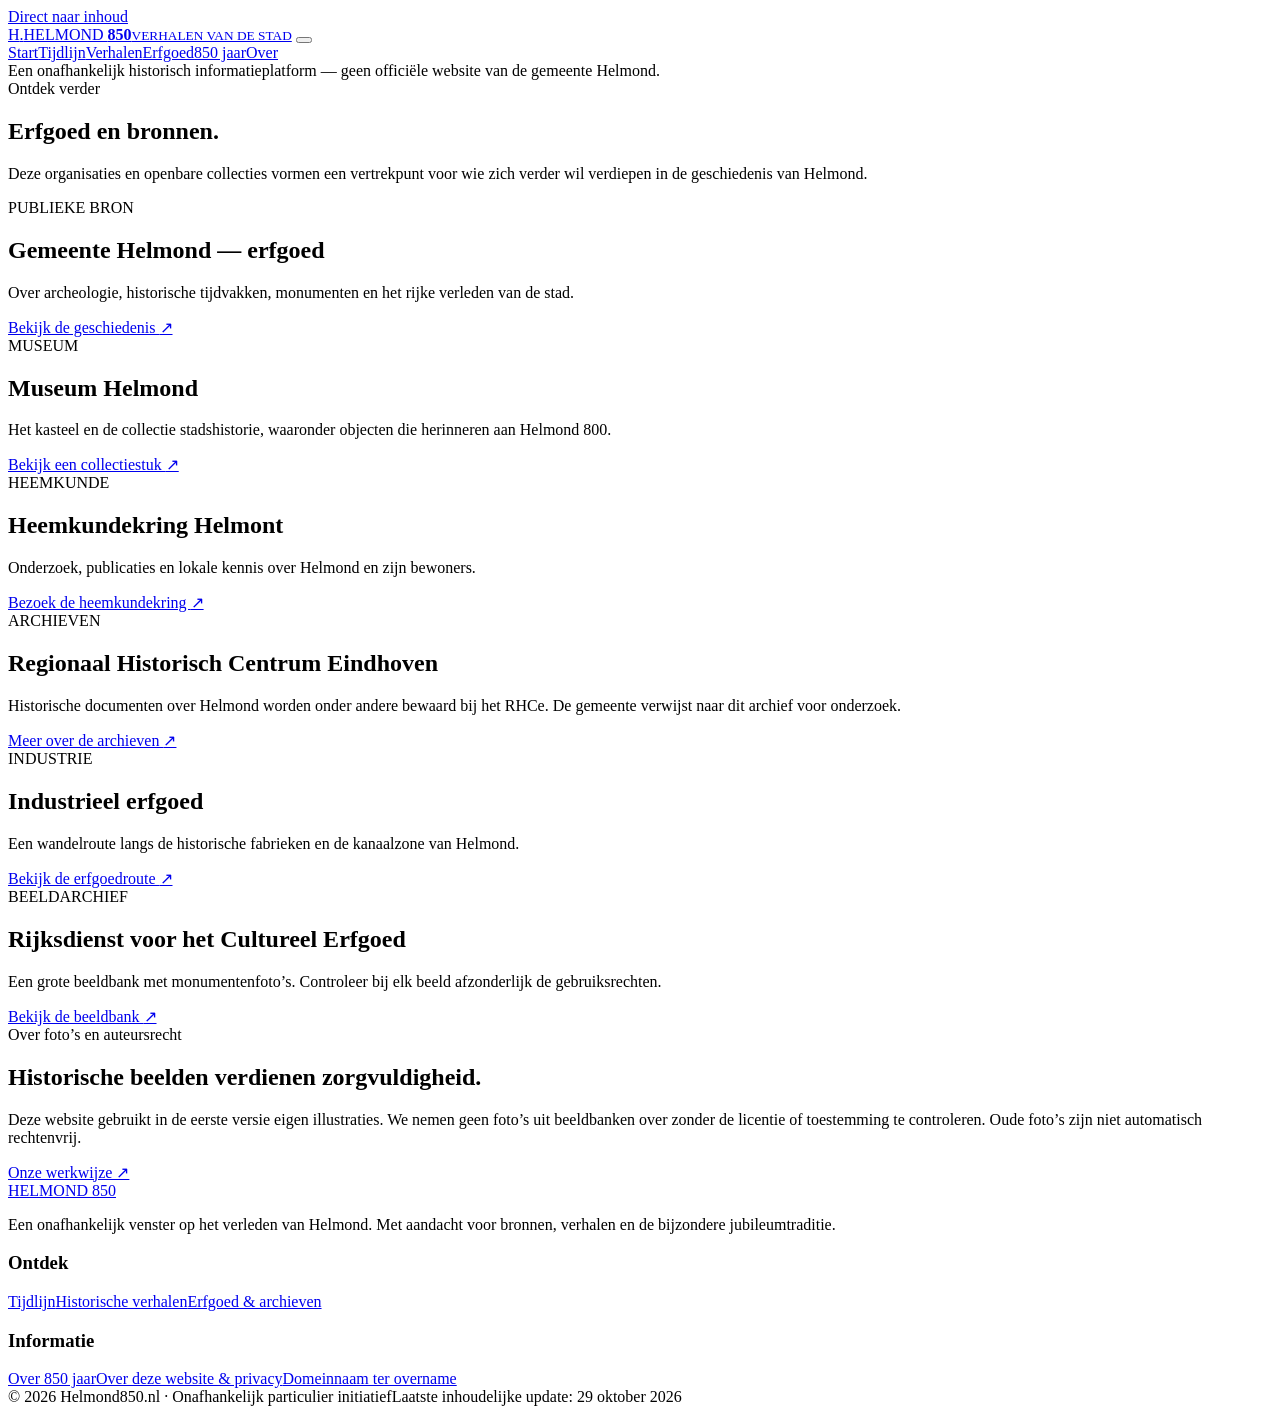
==== erfgoed.html @ fc6da1db "Voeg historische pagina erfgoed.html toe" ====
<!doctype html>
<html lang="nl">
<head>
<meta charset="utf-8"><meta name="viewport" content="width=device-width, initial-scale=1">
<title>Erfgoed en archieven | Helmond 850</title>
<meta name="description" content="Vind betrouwbare historische bronnen, musea en archieven over Helmond.">
<meta name="theme-color" content="#122e3d">
<meta property="og:type" content="website"><meta property="og:locale" content="nl_NL">
<meta property="og:site_name" content="Helmond 850"><meta property="og:title" content="Erfgoed en archieven | Helmond 850">
<meta property="og:description" content="Vind betrouwbare historische bronnen, musea en archieven over Helmond.">
<link rel="canonical" href="https://helmond850.nl/erfgoed.html">
<link rel="icon" href="assets/favicon.svg" type="image/svg+xml">
<link rel="stylesheet" href="assets/style.css"><script defer src="assets/app.js"></script>
</head>
<body>
<a class="skip" href="#inhoud">Direct naar inhoud</a>
<header class="site-header"><div class="container header-inner">
<a class="brand" href="index.html" aria-label="Helmond 850 - startpagina"><span class="brand-mark">H<span class="brand-accent">.</span></span><span class="brand-copy">HELMOND <strong>850</strong><small>VERHALEN VAN DE STAD</small></span></a>
<button class="menu-toggle" type="button" aria-expanded="false" aria-controls="primary-nav" aria-label="Open navigatie"><span></span><span></span><span></span></button>
<nav id="primary-nav" class="primary-nav" aria-label="Hoofdnavigatie"><a href="index.html">Start</a><a href="tijdlijn.html">Tijdlijn</a><a href="verhalen.html">Verhalen</a><a href="erfgoed.html" aria-current="page" class="active">Erfgoed</a><a href="jubileum.html">850 jaar</a><a href="over.html">Over</a></nav>
</div></header>
<div class="disclaimer-band"><div class="container"><span class="tiny-dot"></span> Een onafhankelijk historisch informatieplatform — geen officiële website van de gemeente Helmond.</div></div>
<main id="inhoud"><section class="page-hero"><div class="container narrow"><span class="eyebrow">Ontdek verder</span><h1>Erfgoed en bronnen.</h1><p class="lead">Deze organisaties en openbare collecties vormen een vertrekpunt voor wie zich verder wil verdiepen in de geschiedenis van Helmond.</p></div></section>
<section class="section"><div class="container"><div class="resource-grid">
<div class="resource-card"><span class="resource-tag">PUBLIEKE BRON</span><h2>Gemeente Helmond — erfgoed</h2><p>Over archeologie, historische tijdvakken, monumenten en het rijke verleden van de stad.</p><a class="source-link" href="https://www.helmond.nl/1/stad/alle-onderwerpen/erfgoed-in-helmond/het-rijke-verleden-van-helmond" target="_blank" rel="noopener noreferrer">Bekijk de geschiedenis <span aria-hidden="true">↗</span></a></div>
<div class="resource-card"><span class="resource-tag">MUSEUM</span><h2>Museum Helmond</h2><p>Het kasteel en de collectie stadshistorie, waaronder objecten die herinneren aan Helmond 800.</p><a class="source-link" href="https://museumhelmond.nl/collectie/object/2012-045%20a%2Bb" target="_blank" rel="noopener noreferrer">Bekijk een collectiestuk <span aria-hidden="true">↗</span></a></div>
<div class="resource-card"><span class="resource-tag">HEEMKUNDE</span><h2>Heemkundekring Helmont</h2><p>Onderzoek, publicaties en lokale kennis over Helmond en zijn bewoners.</p><a class="source-link" href="https://heemkundekringhelmont.nl/lid-worden/" target="_blank" rel="noopener noreferrer">Bezoek de heemkundekring <span aria-hidden="true">↗</span></a></div>
<div class="resource-card"><span class="resource-tag">ARCHIEVEN</span><h2>Regionaal Historisch Centrum Eindhoven</h2><p>Historische documenten over Helmond worden onder andere bewaard bij het RHCe. De gemeente verwijst naar dit archief voor onderzoek.</p><a class="source-link" href="https://www.helmond.nl/1/stad/alle-onderwerpen/erfgoed-in-helmond/ontdek-erfgoed-in-helmond-en-omgeving" target="_blank" rel="noopener noreferrer">Meer over de archieven <span aria-hidden="true">↗</span></a></div>
<div class="resource-card"><span class="resource-tag">INDUSTRIE</span><h2>Industrieel erfgoed</h2><p>Een wandelroute langs de historische fabrieken en de kanaalzone van Helmond.</p><a class="source-link" href="https://www.visithelmond.nl/nl/routes/2360091881/industrieel-erfgoed-wandeling" target="_blank" rel="noopener noreferrer">Bekijk de erfgoedroute <span aria-hidden="true">↗</span></a></div>
<div class="resource-card"><span class="resource-tag">BEELDARCHIEF</span><h2>Rijksdienst voor het Cultureel Erfgoed</h2><p>Een grote beeldbank met monumentenfoto’s. Controleer bij elk beeld afzonderlijk de gebruiksrechten.</p><a class="source-link" href="https://www.cultureelerfgoed.nl/onderwerpen/b/beeldbank" target="_blank" rel="noopener noreferrer">Bekijk de beeldbank <span aria-hidden="true">↗</span></a></div></div>
<div class="editorial-callout"><div><span class="eyebrow">Over foto’s en auteursrecht</span><h2>Historische beelden verdienen zorgvuldigheid.</h2><p>Deze website gebruikt in de eerste versie eigen illustraties. We nemen geen foto’s uit beeldbanken over zonder de licentie of toestemming te controleren. Oude foto’s zijn niet automatisch rechtenvrij.</p></div><a href="over.html" class="inline-link">Onze werkwijze ↗</a></div></div></section></main>
<footer class="site-footer"><div class="container footer-grid">
<div><a class="footer-brand" href="index.html">HELMOND <span>850</span></a><p>Een onafhankelijk venster op het verleden van Helmond. Met aandacht voor bronnen, verhalen en de bijzondere jubileumtraditie.</p></div>
<div><h3>Ontdek</h3><a href="tijdlijn.html">Tijdlijn</a><a href="verhalen.html">Historische verhalen</a><a href="erfgoed.html">Erfgoed & archieven</a></div>
<div><h3>Informatie</h3><a href="jubileum.html">Over 850 jaar</a><a href="over.html">Over deze website & privacy</a><a href="overname.html">Domeinnaam ter overname</a></div>
</div><div class="container footer-bottom"><span>© 2026 Helmond850.nl · Onafhankelijk particulier initiatief</span><span>Laatste inhoudelijke update: 29 oktober 2026</span></div></footer>
</body></html>
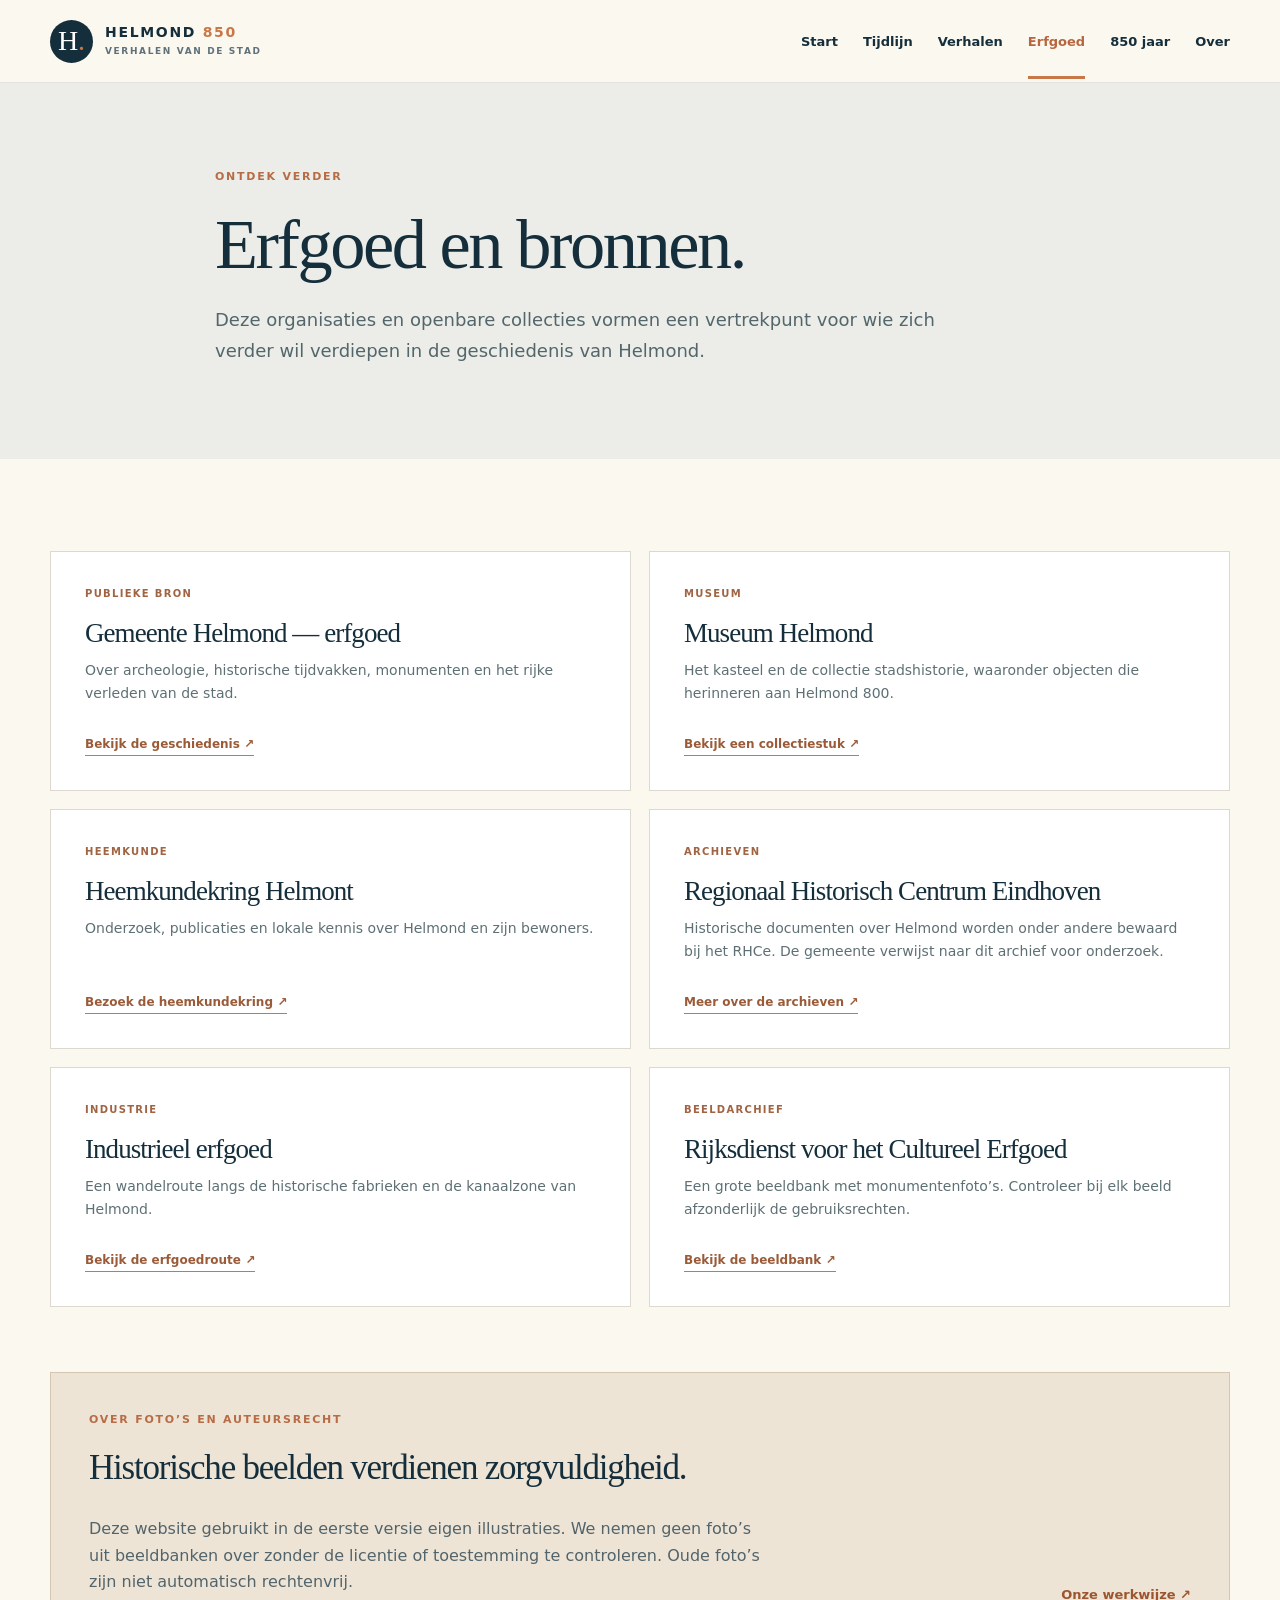
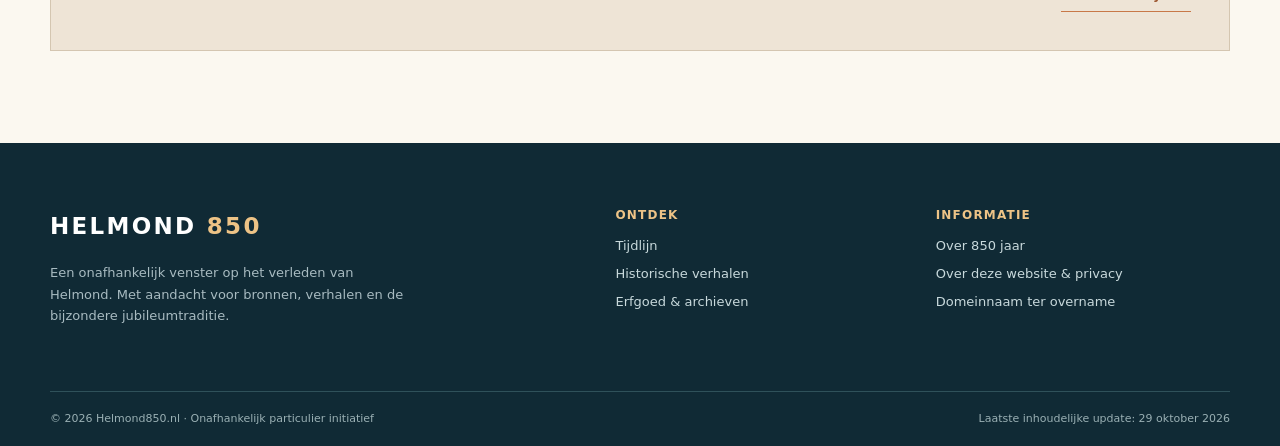
==== commit 4e00d949: "Verwijder disclaimerbalk bovenaan erfgoed.html" ====
--- a/erfgoed.html
+++ b/erfgoed.html
@@ -19,7 +19,6 @@
 <button class="menu-toggle" type="button" aria-expanded="false" aria-controls="primary-nav" aria-label="Open navigatie"><span></span><span></span><span></span></button>
 <nav id="primary-nav" class="primary-nav" aria-label="Hoofdnavigatie"><a href="index.html">Start</a><a href="tijdlijn.html">Tijdlijn</a><a href="verhalen.html">Verhalen</a><a href="erfgoed.html" aria-current="page" class="active">Erfgoed</a><a href="jubileum.html">850 jaar</a><a href="over.html">Over</a></nav>
 </div></header>
-<div class="disclaimer-band"><div class="container"><span class="tiny-dot"></span> Een onafhankelijk historisch informatieplatform — geen officiële website van de gemeente Helmond.</div></div>
 <main id="inhoud"><section class="page-hero"><div class="container narrow"><span class="eyebrow">Ontdek verder</span><h1>Erfgoed en bronnen.</h1><p class="lead">Deze organisaties en openbare collecties vormen een vertrekpunt voor wie zich verder wil verdiepen in de geschiedenis van Helmond.</p></div></section>
 <section class="section"><div class="container"><div class="resource-grid">
 <div class="resource-card"><span class="resource-tag">PUBLIEKE BRON</span><h2>Gemeente Helmond — erfgoed</h2><p>Over archeologie, historische tijdvakken, monumenten en het rijke verleden van de stad.</p><a class="source-link" href="https://www.helmond.nl/1/stad/alle-onderwerpen/erfgoed-in-helmond/het-rijke-verleden-van-helmond" target="_blank" rel="noopener noreferrer">Bekijk de geschiedenis <span aria-hidden="true">↗</span></a></div>
--- a/assets/style.css
+++ b/assets/style.css
@@ -0,0 +1,46 @@
+:root{--ink:#152e3b;--ink2:#234654;--cream:#fbf8f0;--paper:#fffefd;--copper:#c87848;--gold:#edc386;--muted:#60717a;--line:#ddd9d0;--light:#f2eee5;--serif:Georgia,'Times New Roman',serif;--sans:system-ui,-apple-system,BlinkMacSystemFont,'Segoe UI',sans-serif}
+*{box-sizing:border-box}html{scroll-behavior:smooth}body{margin:0;background:var(--cream);color:var(--ink);font-family:var(--sans);line-height:1.65}
+a{color:inherit;text-underline-offset:3px}button,input{font:inherit}button:focus-visible,a:focus-visible,input:focus-visible{outline:3px solid #e6a45c;outline-offset:4px}h1,h2,h3,p{margin-top:0}h1,h2{font-family:var(--serif);font-weight:400;letter-spacing:-.035em;line-height:1.12}h1{font-size:clamp(3rem,6.2vw,6.5rem)}h2{font-size:clamp(2.15rem,4vw,4.15rem)}h3{line-height:1.25}em{font-weight:400}
+.container{width:min(1180px,calc(100% - 48px));margin:auto}.narrow{max-width:850px}.section{padding:92px 0}.section-muted{background:var(--light)}
+.skip{position:absolute;top:-100px;left:16px;background:#fff;z-index:999;padding:12px}.skip:focus{top:15px}
+.site-header{background:var(--cream);position:sticky;top:0;z-index:100;border-bottom:1px solid rgba(24,56,65,.1)}
+.header-inner{min-height:82px;display:flex;align-items:center;justify-content:space-between;gap:22px}
+.brand{text-decoration:none;display:flex;align-items:center;gap:12px}
+.brand-mark{display:flex;align-items:center;justify-content:center;background:var(--ink);width:43px;height:43px;color:#fff;font-family:var(--serif);font-size:28px;border-radius:50%}.brand-accent{color:var(--copper)}
+.brand-copy{font-size:14px;font-weight:850;letter-spacing:.12em;line-height:1.1}.brand-copy strong{color:var(--copper)}.brand-copy small{display:block;font-size:9px;font-weight:650;letter-spacing:.18em;margin-top:6px;color:var(--muted)}
+.primary-nav{display:flex;align-items:center;gap:25px}.primary-nav a{font-size:13px;font-weight:650;text-decoration:none;white-space:nowrap;padding:28px 0 23px;border-bottom:3px solid transparent}.primary-nav a.active,.primary-nav a:hover{color:#b7663f;border-color:var(--copper)}.menu-toggle{display:none}
+.disclaimer-band{background:#e9e5d9;color:#555c5b;font-size:11px;padding:7px 0}.tiny-dot{display:inline-block;width:6px;height:6px;border-radius:50%;background:var(--copper);margin-right:8px;vertical-align:middle}
+.hero{background:var(--ink);color:#fff;overflow:hidden}.hero-grid{min-height:630px;display:grid;grid-template-columns:1.02fr 1fr;align-items:center;position:relative}.hero-content{padding:80px 0 72px;z-index:1}.eyebrow{font-size:11px;letter-spacing:.16em;font-weight:850;text-transform:uppercase;color:#b76c45;display:block;margin-bottom:19px}.eyebrow.light{color:#f0c794}
+.hero h1{font-size:clamp(3.4rem,6.5vw,6.7rem);line-height:1.03;white-space:nowrap;margin-bottom:29px}.hero h1 em{color:var(--gold)}.hero-lead{max-width:520px;font-size:17px;color:#d6e0e1;line-height:1.8}.hero-actions{display:flex;align-items:center;flex-wrap:wrap;gap:28px;margin-top:31px}
+.btn{display:inline-flex;align-items:center;justify-content:center;gap:18px;font-size:13px;text-decoration:none;font-weight:750;border-radius:3px;padding:15px 23px;transition:transform .16s,background .16s}.btn:hover{transform:translateY(-2px)}.btn-accent{background:var(--gold);color:var(--ink)}.btn-outline{color:white;border:1px solid #86969b}.btn-dark{background:var(--ink);color:white}.text-action{color:#fff;text-decoration:none;font-size:13px;border-bottom:1px solid #889da1;padding-bottom:5px}.hero-footnote{font-size:11px;letter-spacing:.03em;color:#a8bac2;margin-top:60px}
+.hero-art{height:100%;align-self:stretch;position:relative;display:flex;align-items:end;margin-right:-9vw}.hero-art img{display:block;width:100%;min-height:480px;max-height:610px;object-fit:contain;object-position:bottom;opacity:.96}.art-stamp{position:absolute;top:17%;right:19%;width:122px;height:122px;border:1px solid #f0c7949c;border-radius:100%;display:flex;flex-direction:column;justify-content:center;align-items:center;transform:rotate(10deg);color:var(--gold);background:#14314077;backdrop-filter:blur(2px)}.art-stamp span{font-family:var(--serif);font-size:52px;line-height:1}.art-stamp small{font-size:9px;letter-spacing:.15em}
+.section-top{display:grid;grid-template-columns:1.15fr .8fr;align-items:end;gap:60px;margin-bottom:35px}.section-top h2{margin-bottom:0}.section-top h2 em{color:var(--copper)}.section-aside{font-size:16px;color:var(--muted);max-width:440px}
+.story-grid{display:grid;grid-template-columns:repeat(3,1fr);gap:16px}.feature-card{border:1px solid var(--line);padding:26px;background:var(--paper);text-decoration:none;transition:transform .18s,box-shadow .18s;min-height:368px}.feature-card:hover{transform:translateY(-4px);box-shadow:0 14px 24px #162e3b13}.feature-num{font-weight:800;font-size:10px;letter-spacing:.14em;color:#a36e56}.feature-symbol{display:flex;align-items:center;justify-content:flex-start;height:126px}.feature-symbol svg{width:120px;height:90px;fill:none;stroke:#b16a49;stroke-width:2.2;stroke-linecap:round;stroke-linejoin:round}.feature-card h3{font-family:var(--serif);font-size:25px;font-weight:400;letter-spacing:-.025em;margin-bottom:10px}.feature-card p{color:var(--muted);font-size:13px;line-height:1.75}.card-more{font-size:12px;font-weight:800;color:#995634}
+.highlight-section{background:#1c404a;color:white;padding:78px 0}.highlight-grid{display:grid;grid-template-columns:1fr 1fr;gap:95px}.highlight-grid h2 em{color:var(--gold)}.highlight-grid p{color:#d1e0e0;max-width:450px}.highlight-grid .btn{margin-top:18px}.mini-timeline{border-left:1px solid #80969c;padding-left:32px}.mini-timeline div{position:relative;margin-bottom:25px}.mini-timeline div::before{content:'';position:absolute;left:-39px;top:7px;width:12px;height:12px;background:var(--gold);border-radius:50%}.mini-timeline b{color:var(--gold);font-size:18px}.mini-timeline p{font-size:13px;margin:4px 0 0}
+.anniversary-panel{display:grid;grid-template-columns:.95fr 1fr;align-items:center;gap:70px}.anniversary-date{min-height:360px;background:#eee4d5;display:flex;align-items:center;justify-content:center;flex-direction:column;gap:14px;position:relative;overflow:hidden}.anniversary-date::before,.anniversary-date::after{content:'';position:absolute;width:260px;height:260px;border:1px solid #d9cbb9;border-radius:50%}.anniversary-date::before{left:-110px;top:-150px}.anniversary-date::after{right:-110px;bottom:-150px}.anniversary-date span{font:400 65px/1 var(--serif);color:var(--ink)}.anniversary-date i{height:38px;width:1px;background:var(--copper)}.anniversary-panel p,.newsletterless p{color:var(--muted)}.inline-link{font-size:13px;font-weight:800;text-decoration:none;border-bottom:1px solid var(--copper);padding-bottom:5px;color:#9c552f}.newsletterless{display:flex;align-items:center;justify-content:space-between;gap:40px}.newsletterless h2{margin-bottom:15px}.newsletterless p{max-width:620px}
+.page-hero{padding:85px 0 74px;background:#ecede8}.page-hero h1{font-size:clamp(3rem,5.5vw,5.2rem);margin-bottom:20px}.lead{font-size:18px;line-height:1.75;color:#52666b;max-width:720px}
+.filter-bar{border:1px solid var(--line);background:white;padding:24px;margin-bottom:54px}.filter-bar label{display:block;font-size:12px;letter-spacing:.07em;text-transform:uppercase;font-weight:800;margin-bottom:8px}.filter-bar input{width:100%;background:#f8f7f3;border:1px solid #d2d5d3;min-height:46px;padding:11px 14px;border-radius:2px;color:var(--ink)}.filter-buttons{display:flex;flex-wrap:wrap;gap:10px;margin-top:18px}.filter{border:1px solid #ccd2d0;background:transparent;color:var(--ink);padding:7px 15px;border-radius:40px;font-size:12px;font-weight:750;cursor:pointer}.filter.active,.filter:hover{background:var(--ink);color:white;border-color:var(--ink)}.result-count{font-size:12px;color:var(--muted);margin:14px 0 0}
+.timeline{position:relative;margin:0 auto 30px;max-width:890px}.timeline::before{content:'';position:absolute;top:0;bottom:0;left:160px;width:2px;background:#d6cabc}.timeline-item{display:grid;grid-template-columns:135px 1fr;gap:60px;position:relative;padding-bottom:35px}.timeline-item::before{content:'';position:absolute;width:12px;height:12px;left:155px;top:9px;border:3px solid var(--cream);background:var(--copper);border-radius:50%;z-index:1}.timeline-year{font:400 26px var(--serif);text-align:right;line-height:1.4;color:#9a5a3c}.timeline-content{background:white;border:1px solid var(--line);padding:23px 26px}.timeline-content h2{font:400 24px var(--serif);letter-spacing:-.025em;margin-bottom:10px}.timeline-content p{font-size:14px;color:#5a6a6e}.mini-source{font-size:11px}.mini-source a,.sources a{color:#99552d;text-decoration-thickness:1px}.no-results{padding:22px;background:#e8ece8}.note-box{padding:23px 25px;margin-top:32px;background:#e6ecea;border-left:3px solid #7f9c9c;font-size:14px;line-height:1.75}.note-box a{color:#99552d}
+.articles{max-width:1050px}.story-article{scroll-margin-top:132px;border-bottom:1px solid var(--line);padding:0 0 55px;margin-bottom:62px}.story-article:last-child{border:0}.article-meta{font-size:11px;font-weight:850;letter-spacing:.14em;color:#a46445}.article-meta span{padding:0 7px}.story-article h2{max-width:800px;margin:19px 0 22px}.article-lead{font:italic 22px/1.55 var(--serif);max-width:870px;color:#42606b}.article-columns{display:grid;grid-template-columns:1fr 1fr;gap:37px;color:#566b70;font-size:15px}.sources{font-size:11px;line-height:1.65;color:var(--muted);margin-top:20px}
+.resource-grid{display:grid;grid-template-columns:repeat(2,1fr);gap:18px}.resource-card{padding:34px;background:white;border:1px solid var(--line);min-height:240px;display:flex;align-items:flex-start;flex-direction:column}.resource-tag{font-size:10px;letter-spacing:.13em;font-weight:800;color:#a16443}.resource-card h2{font-size:27px;margin:16px 0 10px}.resource-card p{font-size:14px;color:#5e7074}.resource-card a{margin-top:auto;text-decoration:none;border-bottom:1px solid #c87848;color:#9b5b38;font-size:12px;font-weight:750}
+.editorial-callout{display:flex;align-items:end;justify-content:space-between;gap:45px;margin-top:65px;padding:38px;border:1px solid #d4c6b1;background:#eee4d6}.editorial-callout h2{font-size:35px}.editorial-callout p{max-width:680px;color:#52646b}
+.prose{font-size:16px;color:#4f6268}.prose h2{color:var(--ink);font-size:37px;margin:47px 0 18px}.prose p{line-height:1.85}.prose .sources{margin-top:0}.anniversary-equation{background:#eae2d5;padding:34px 20px;display:flex;justify-content:space-around;align-items:center;text-align:center;gap:14px;margin-bottom:60px}.anniversary-equation div{display:flex;flex-direction:column;gap:5px}.anniversary-equation strong{font:400 clamp(30px,4vw,48px) var(--serif);color:var(--ink)}.anniversary-equation span{font-size:11px;color:#6c7270}.anniversary-equation .eq{font-family:var(--serif);font-size:28px;color:var(--copper)}.source-list{padding-left:21px}.source-list li{margin-bottom:7px}.small-muted{font-size:12px!important;color:#718084}.sale-panel{background:white;border:1px solid var(--line);padding:35px}.sale-panel h2{margin-top:0}
+.site-footer{background:#102a35;color:#d2dfe0;padding:65px 0 0}.footer-grid{display:grid;grid-template-columns:2fr 1fr 1.2fr;gap:75px}.footer-brand{font-weight:850;letter-spacing:.1em;text-decoration:none;color:#fff;font-size:23px}.footer-brand span{color:var(--gold)}.footer-grid p{font-size:13px;color:#a8bbc1;max-width:360px;margin-top:17px}.footer-grid h3{font-size:12px;letter-spacing:.1em;text-transform:uppercase;color:var(--gold)}.footer-grid a:not(.footer-brand){display:block;text-decoration:none;color:#c8d9dc;font-size:13px;margin:7px 0}.footer-grid a:hover{text-decoration:underline}.footer-bottom{border-top:1px solid #2f515a;display:flex;justify-content:space-between;gap:20px;color:#9ab0b4;font-size:11px;margin-top:51px;padding:18px 0}
+@media(max-width:960px){.primary-nav{gap:15px}.primary-nav a{font-size:12px}.hero-grid{grid-template-columns:1fr .8fr}.hero h1{font-size:clamp(3.4rem,6vw,5rem)}.hero-art{margin-right:-16vw}.hero-content{padding:76px 0}.art-stamp{right:18%;top:20%}.highlight-grid{gap:48px}}
+@media(max-width:750px){.container{width:min(100% - 34px,600px)}.header-inner{min-height:73px}.menu-toggle{display:flex;flex-direction:column;gap:5px;justify-content:center;background:transparent;border:1px solid #c8d0cf;border-radius:3px;width:41px;height:41px;padding:11px}.menu-toggle span{height:2px;background:var(--ink);width:100%}.primary-nav{display:none;position:absolute;top:72px;left:0;right:0;background:var(--cream);padding:13px 22px 24px;box-shadow:0 14px 20px #172c3822;flex-direction:column;align-items:stretch;gap:0}.primary-nav.is-open{display:flex}.primary-nav a{padding:11px 7px;border-bottom:1px solid #dfddd6;font-size:14px}.disclaimer-band{font-size:10px;line-height:1.45}.hero-grid{display:flex;flex-direction:column}.hero-content{padding:65px 0 20px}.hero h1{font-size:clamp(3.2rem,10vw,5rem);white-space:normal}.hero-lead{font-size:15px}.hero-footnote{margin-top:43px}.hero-art{height:230px;width:100%;margin-right:-10px;overflow:hidden}.hero-art img{min-height:250px;max-height:300px;width:100%;object-fit:contain}.art-stamp{top:3px;right:12%;width:87px;height:87px}.art-stamp span{font-size:36px}.art-stamp small{font-size:6px}.section{padding:59px 0}.section-top,.story-grid,.highlight-grid,.anniversary-panel,.resource-grid,.article-columns,.footer-grid{grid-template-columns:1fr}.section-top{gap:17px}.feature-card{min-height:0}.feature-symbol{height:90px}.highlight-grid{gap:40px}.anniversary-panel{gap:32px}.anniversary-date{min-height:280px}.newsletterless,.editorial-callout{display:block}.newsletterless .btn{margin-top:15px}.page-hero{padding:60px 0 54px}.page-hero h1{font-size:clamp(3rem,9vw,4.5rem)}.lead{font-size:16px}.timeline::before{left:15px}.timeline-item{grid-template-columns:1fr;gap:8px;padding-left:40px}.timeline-item::before{left:9px}.timeline-year{text-align:left;font-size:24px}.timeline-content{padding:18px}.footer-grid{gap:28px}.footer-bottom{flex-direction:column;gap:4px}.anniversary-equation{padding:22px 12px}.anniversary-equation strong{font-size:30px}.anniversary-equation span{font-size:9px}.prose h2{font-size:32px}}
+@media(prefers-reduced-motion:reduce){html{scroll-behavior:auto}.btn,.feature-card{transition:none}}[hidden]{display:none!important}
+
+/* Aftelklok naar het begin van jubileumjaar 2028 */
+.countdown-section{background:#f1e9dc;border-top:1px solid #e4d8c6;border-bottom:1px solid #e4d8c6;padding:44px 0}
+.countdown-inner{display:grid;grid-template-columns:minmax(230px,.9fr) minmax(450px,1.35fr);align-items:center;gap:42px}
+.countdown-intro .eyebrow{margin-bottom:10px}
+.countdown-intro h2{font-size:clamp(2.05rem,3.5vw,3.5rem);margin:0 0 12px}
+.countdown-intro h2 em{color:#a3643d}
+.countdown-intro p{font-size:13px;color:#54676c;line-height:1.75;max-width:440px;margin-bottom:0}
+.countdown-grid{display:grid;grid-template-columns:repeat(4,minmax(0,1fr));gap:12px}
+.countdown-unit{border:1px solid #d9c9b5;background:#fffaf1;min-width:0;display:flex;flex-direction:column;align-items:center;justify-content:center;gap:3px;padding:19px 6px 15px;border-radius:5px;box-shadow:0 2px 10px #46341908;font-variant-numeric:tabular-nums}
+.countdown-number{font-family:var(--serif);font-size:clamp(2.1rem,4.1vw,3.8rem);font-weight:400;color:var(--ink);line-height:1.1;letter-spacing:-.04em}
+.countdown-label{font-size:11px;font-weight:800;letter-spacing:.12em;text-transform:uppercase;color:#996842}
+.countdown-disclaimer{font-size:11px;color:#6b746e;text-align:center;margin:13px 0 0;line-height:1.5}
+@media(max-width:960px){.countdown-inner{grid-template-columns:1fr;gap:24px}.countdown-intro{max-width:670px}}
+@media(max-width:500px){.countdown-section{padding:32px 0}.countdown-grid{gap:6px}.countdown-unit{padding:16px 2px 12px}.countdown-number{font-size:clamp(1.75rem,8.8vw,2.6rem)}.countdown-label{font-size:9px;letter-spacing:.035em}.countdown-disclaimer{font-size:10px}}
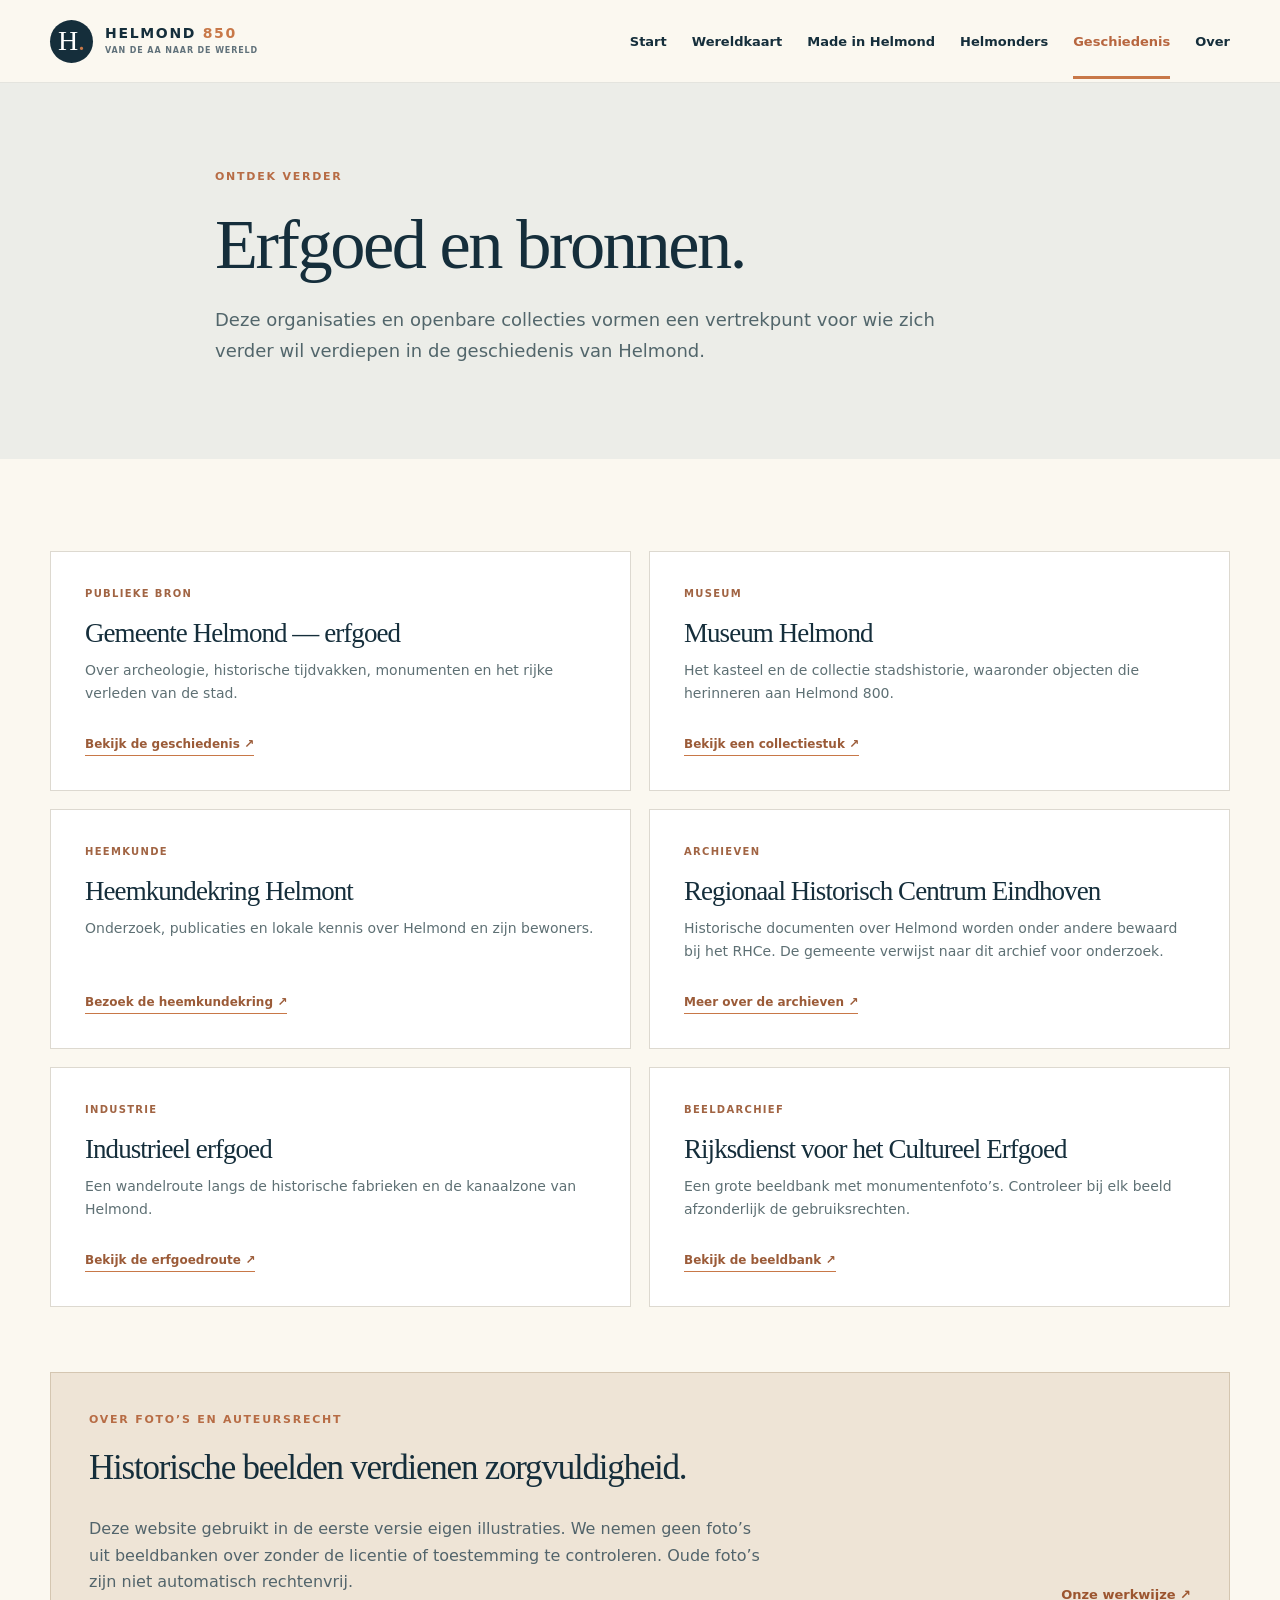
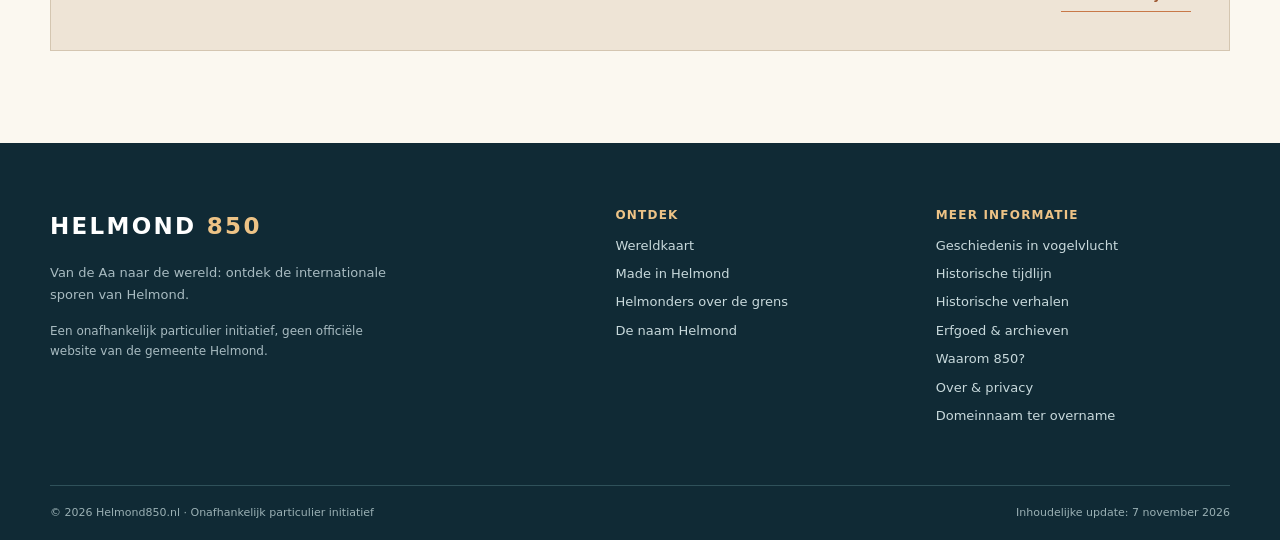
==== commit 3b3569d3: "Herontwerp Helmond850: Van de Aa naar de wereld, wereldkaart en verhalen" ====
--- a/erfgoed.html
+++ b/erfgoed.html
@@ -14,11 +14,7 @@
 </head>
 <body>
 <a class="skip" href="#inhoud">Direct naar inhoud</a>
-<header class="site-header"><div class="container header-inner">
-<a class="brand" href="index.html" aria-label="Helmond 850 - startpagina"><span class="brand-mark">H<span class="brand-accent">.</span></span><span class="brand-copy">HELMOND <strong>850</strong><small>VERHALEN VAN DE STAD</small></span></a>
-<button class="menu-toggle" type="button" aria-expanded="false" aria-controls="primary-nav" aria-label="Open navigatie"><span></span><span></span><span></span></button>
-<nav id="primary-nav" class="primary-nav" aria-label="Hoofdnavigatie"><a href="index.html">Start</a><a href="tijdlijn.html">Tijdlijn</a><a href="verhalen.html">Verhalen</a><a href="erfgoed.html" aria-current="page" class="active">Erfgoed</a><a href="jubileum.html">850 jaar</a><a href="over.html">Over</a></nav>
-</div></header>
+<header class="site-header"><div class="container header-inner"><a class="brand" href="index.html" aria-label="Helmond 850 startpagina"><span class="brand-mark">H<span class="brand-accent">.</span></span><span class="brand-copy">HELMOND <strong>850</strong><small>VAN DE AA NAAR DE WERELD</small></span></a><button class="menu-toggle" type="button" aria-expanded="false" aria-controls="primary-nav" aria-label="Open navigatie"><span></span><span></span><span></span></button><nav class="primary-nav" id="primary-nav" aria-label="Hoofdnavigatie"><a href="index.html">Start</a><a href="wereld.html">Wereldkaart</a><a href="gemaakt-in-helmond.html">Made in Helmond</a><a href="helmonders.html">Helmonders</a><a href="geschiedenis.html" aria-current="page" class="active">Geschiedenis</a><a href="over.html">Over</a></nav></div></header>
 <main id="inhoud"><section class="page-hero"><div class="container narrow"><span class="eyebrow">Ontdek verder</span><h1>Erfgoed en bronnen.</h1><p class="lead">Deze organisaties en openbare collecties vormen een vertrekpunt voor wie zich verder wil verdiepen in de geschiedenis van Helmond.</p></div></section>
 <section class="section"><div class="container"><div class="resource-grid">
 <div class="resource-card"><span class="resource-tag">PUBLIEKE BRON</span><h2>Gemeente Helmond — erfgoed</h2><p>Over archeologie, historische tijdvakken, monumenten en het rijke verleden van de stad.</p><a class="source-link" href="https://www.helmond.nl/1/stad/alle-onderwerpen/erfgoed-in-helmond/het-rijke-verleden-van-helmond" target="_blank" rel="noopener noreferrer">Bekijk de geschiedenis <span aria-hidden="true">↗</span></a></div>
@@ -28,9 +24,5 @@
 <div class="resource-card"><span class="resource-tag">INDUSTRIE</span><h2>Industrieel erfgoed</h2><p>Een wandelroute langs de historische fabrieken en de kanaalzone van Helmond.</p><a class="source-link" href="https://www.visithelmond.nl/nl/routes/2360091881/industrieel-erfgoed-wandeling" target="_blank" rel="noopener noreferrer">Bekijk de erfgoedroute <span aria-hidden="true">↗</span></a></div>
 <div class="resource-card"><span class="resource-tag">BEELDARCHIEF</span><h2>Rijksdienst voor het Cultureel Erfgoed</h2><p>Een grote beeldbank met monumentenfoto’s. Controleer bij elk beeld afzonderlijk de gebruiksrechten.</p><a class="source-link" href="https://www.cultureelerfgoed.nl/onderwerpen/b/beeldbank" target="_blank" rel="noopener noreferrer">Bekijk de beeldbank <span aria-hidden="true">↗</span></a></div></div>
 <div class="editorial-callout"><div><span class="eyebrow">Over foto’s en auteursrecht</span><h2>Historische beelden verdienen zorgvuldigheid.</h2><p>Deze website gebruikt in de eerste versie eigen illustraties. We nemen geen foto’s uit beeldbanken over zonder de licentie of toestemming te controleren. Oude foto’s zijn niet automatisch rechtenvrij.</p></div><a href="over.html" class="inline-link">Onze werkwijze ↗</a></div></div></section></main>
-<footer class="site-footer"><div class="container footer-grid">
-<div><a class="footer-brand" href="index.html">HELMOND <span>850</span></a><p>Een onafhankelijk venster op het verleden van Helmond. Met aandacht voor bronnen, verhalen en de bijzondere jubileumtraditie.</p></div>
-<div><h3>Ontdek</h3><a href="tijdlijn.html">Tijdlijn</a><a href="verhalen.html">Historische verhalen</a><a href="erfgoed.html">Erfgoed & archieven</a></div>
-<div><h3>Informatie</h3><a href="jubileum.html">Over 850 jaar</a><a href="over.html">Over deze website & privacy</a><a href="overname.html">Domeinnaam ter overname</a></div>
-</div><div class="container footer-bottom"><span>© 2026 Helmond850.nl · Onafhankelijk particulier initiatief</span><span>Laatste inhoudelijke update: 29 oktober 2026</span></div></footer>
+<footer class="site-footer"><div class="container footer-grid"><div><a class="footer-brand" href="index.html">HELMOND <span>850</span></a><p>Van de Aa naar de wereld: ontdek de internationale sporen van Helmond.</p><p class="small-muted">Een onafhankelijk particulier initiatief, geen officiële website van de gemeente Helmond.</p></div><div><h3>Ontdek</h3><a href="wereld.html">Wereldkaart</a><a href="gemaakt-in-helmond.html">Made in Helmond</a><a href="helmonders.html">Helmonders over de grens</a><a href="naam-helmond.html">De naam Helmond</a></div><div><h3>Meer informatie</h3><a href="geschiedenis.html">Geschiedenis in vogelvlucht</a><a href="tijdlijn.html">Historische tijdlijn</a><a href="verhalen.html">Historische verhalen</a><a href="erfgoed.html">Erfgoed &amp; archieven</a><a href="jubileum.html">Waarom 850?</a><a href="over.html">Over &amp; privacy</a><a href="overname.html">Domeinnaam ter overname</a></div></div><div class="container footer-bottom"><span>© 2026 Helmond850.nl · Onafhankelijk particulier initiatief</span><span>Inhoudelijke update: 7 november 2026</span></div></footer>
 </body></html>
--- a/assets/style.css
+++ b/assets/style.css
@@ -44,3 +44,19 @@
 .countdown-disclaimer{font-size:11px;color:#6b746e;text-align:center;margin:13px 0 0;line-height:1.5}
 @media(max-width:960px){.countdown-inner{grid-template-columns:1fr;gap:24px}.countdown-intro{max-width:670px}}
 @media(max-width:500px){.countdown-section{padding:32px 0}.countdown-grid{gap:6px}.countdown-unit{padding:16px 2px 12px}.countdown-number{font-size:clamp(1.75rem,8.8vw,2.6rem)}.countdown-label{font-size:9px;letter-spacing:.035em}.countdown-disclaimer{font-size:10px}}
+
+
+/* 2026-11-07: wereldthema (behoud bestaande historische styles) */
+.brand-copy small{font-size:8px;letter-spacing:.11em}
+.world-hero{background:radial-gradient(circle at 80% 40%,#275a63 0,#173b4a 38%,#102c3b 78%);color:#fff;overflow:hidden}.world-hero-grid{display:grid;grid-template-columns:1.05fr 1fr;align-items:center;gap:35px;min-height:580px}.world-hero h1{font-size:clamp(3.4rem,6.5vw,6.3rem);line-height:1.04;letter-spacing:-.055em;margin-bottom:25px}.world-hero h1 em,.world-dark h2 em{color:var(--gold)}.world-hero .hero-footnote{margin-top:40px}.world-hero-visual{position:relative}.world-hero-visual img{display:block;width:112%;border-radius:15px;box-shadow:0 25px 80px #051a2440;transform:rotate(-4deg)}.world-stamp{position:absolute;right:-2%;top:-13%;height:118px;width:118px;border-radius:50%;background:#113240dd;border:1px solid #eac387;color:var(--gold);font:400 53px/1 Georgia,serif;display:flex;align-items:center;justify-content:center;flex-direction:column;transform:rotate(10deg)}.world-stamp small{font:700 8px system-ui,sans-serif;letter-spacing:.14em;margin-top:4px}
+.countdown-section{padding:50px 0;background:#f1e8d9}.clock-inner{width:min(1180px,calc(100% - 48px));margin:auto;display:grid;grid-template-columns:1fr 1fr;align-items:center;gap:55px}.clock-inner h2{font-size:clamp(2rem,3.8vw,3.5rem);margin:0 0 15px}.clock-inner h2 em{color:#b8754f}.clock-inner p{font-size:14px;color:#5d7074}.clock-grid{display:grid;grid-template-columns:repeat(4,minmax(0,1fr));gap:8px}.clock-grid>div{background:#153b4c;padding:16px 5px;display:flex;flex-direction:column;align-items:center;border-radius:4px;min-width:0}.clock-grid strong{color:var(--gold);font:400 clamp(30px,3.8vw,52px)/1.1 Georgia,serif;font-variant-numeric:tabular-nums}.clock-grid span{font-size:10px;letter-spacing:.09em;color:#d2e2e1;text-transform:uppercase}.clock-note{font-size:11px!important;margin:9px 0 0}
+.world-topics{display:grid;grid-template-columns:repeat(4,minmax(0,1fr));gap:14px}.world-topics>a{display:flex;flex-direction:column;gap:15px;background:#fff;border:1px solid #e3dfd4;text-decoration:none;padding:25px;min-height:290px;transition:transform .2s,box-shadow .2s}.world-topics>a:first-child{background:#e5eee9}.world-topics>a:hover,.world-story-entry:hover{transform:translateY(-3px);box-shadow:0 15px 30px #102d3d18}.world-topics span{font-size:10px;letter-spacing:.12em;color:#ac6b43;font-weight:850}.world-topics b{font:400 25px/1.15 Georgia,serif}.world-topics p{font-size:13px;color:#587077}.world-topics strong{margin-top:auto;font-size:12px;color:#9c5d38}
+.world-dark{background:#10303e;color:#fff}.world-feature{display:grid;grid-template-columns:.87fr 1.1fr;gap:50px;align-items:center}.world-feature p{color:#cee0e1;max-width:520px}.world-feature img{width:100%;border:1px solid #7daca440;border-radius:6px}.world-feature .btn{margin-top:20px}
+.world-cards{display:grid;grid-template-columns:repeat(3,minmax(0,1fr));gap:17px}.world-story-entry{background:white;border:1px solid #ddd9d0;padding:28px;display:flex;flex-direction:column;scroll-margin-top:110px;transition:transform .2s,box-shadow .2s}.world-story-entry .eyebrow{font-size:10px;margin-bottom:15px}.world-story-entry h3{font:400 27px/1.18 Georgia,serif}.world-story-entry p{font-size:14px;line-height:1.75;color:#526a72}.world-story-links{display:flex;gap:12px 18px;flex-wrap:wrap;margin-top:auto}.world-story-links a,.source-ref{font-size:12px;font-weight:750;color:#965c3d}.world-bottom{display:grid;grid-template-columns:1.4fr .6fr;gap:50px;align-items:center}.world-bottom p{color:#5e7074;max-width:700px}.anniversary-numbers{font:400 52px/1 Georgia,serif;color:#aa805d;text-align:center}
+.world-page-hero{background:linear-gradient(125deg,#e8eee8,#ece5db)}.world-page-hero .lead{max-width:830px}
+.world-map{position:relative;border-radius:5px;overflow:hidden;background:#113442;border:1px solid #7fa39b}.world-map img{width:100%;display:block}.world-pin{position:absolute;border-radius:50%;width:20px;height:20px;transform:translate(-50%,-50%);border:2px solid #fff2d9;background:#efbd70;cursor:pointer;box-shadow:0 0 0 6px #f4d18b56,0 2px 9px #102b3a}.world-pin:hover,.world-pin.selected{background:#fff6b9;box-shadow:0 0 0 9px #f2cb7677;z-index:2}.world-pin:focus-visible{outline:3px solid white;outline-offset:6px}.world-selection{background:#fff;padding:25px 30px;border:1px solid #ddd9d0;border-top:0}.world-selection .eyebrow{margin-bottom:8px}.world-selection h3{font:400 28px Georgia,serif;margin-bottom:8px}.world-selection p{color:#567079;font-size:14px}.world-map-caption{color:#6a8085;font-size:12px}
+.world-filter-area{padding:22px;border:1px solid #ddd9d0;background:#fff;margin-bottom:25px}.world-filter-area label{display:block;font-size:12px;font-weight:750;margin-bottom:6px}.world-filter-area input{display:block;width:100%;max-width:600px;background:#f8f6f2;border:1px solid #d3d7d1;padding:13px}.world-filter-buttons{display:flex;gap:8px;flex-wrap:wrap;margin-top:15px}.world-filter{background:#fff;border:1px solid #cad2d0;border-radius:30px;padding:7px 13px;font-size:12px;cursor:pointer}.world-filter.active,.world-filter:hover{background:#173b4a;color:white}.world-filter-area .result-count{margin-top:12px}.world-chapter{display:grid;grid-template-columns:230px 1fr;gap:50px;border-bottom:1px solid #d7d4cd;padding:48px 0;scroll-margin-top:110px}.world-chapter:first-child{padding-top:0}.world-chapter:last-child{border-bottom:0}.chapter-index{font:400 53px Georgia,serif;color:#b89163;display:block}.world-chapter h2{font-size:clamp(2rem,3.6vw,3.7rem)}.world-chapter p{color:#506970;max-width:880px;line-height:1.85}
+.world-name-grid,.world-history-grid{display:grid;grid-template-columns:repeat(2,minmax(0,1fr));gap:18px}.world-name-grid article,.world-history-grid article{background:#fff;border:1px solid #dad7cd;padding:30px;scroll-margin-top:110px}.world-name-grid article h2,.world-history-grid article h2{font-size:30px}.world-name-grid article p,.world-history-grid article p{color:#536e75;line-height:1.75}.world-history-grid article>span{font:400 27px Georgia,serif;color:#ab774f}.world-history-links{display:grid;grid-template-columns:repeat(2,1fr);gap:12px;margin-top:22px}.world-history-links a{background:#e8ece8;padding:22px;color:#975c36;font-weight:700;text-decoration:none}
+@media(max-width:1100px){.world-topics{grid-template-columns:repeat(2,1fr)}.world-cards{grid-template-columns:repeat(2,1fr)}.primary-nav{gap:14px}.primary-nav a{font-size:12px}}
+@media(max-width:850px){.world-hero-grid,.clock-inner,.world-feature,.world-bottom{grid-template-columns:1fr}.world-hero-grid{padding:65px 0}.world-hero-visual{max-width:650px;margin:auto}.world-hero h1{font-size:clamp(3.4rem,9vw,5rem)}.world-stamp{right:2%}.world-chapter{grid-template-columns:140px 1fr;gap:25px}}
+@media(max-width:620px){.world-topics,.world-cards,.world-name-grid,.world-history-grid,.world-history-links{grid-template-columns:1fr}.world-hero h1{font-size:clamp(3rem,12vw,4.5rem)}.world-hero-visual{margin-top:25px}.world-stamp{width:95px;height:95px;font-size:38px}.world-stamp small{font-size:6px}.world-topics>a{min-height:210px}.world-pin{height:14px;width:14px;border-width:1px;box-shadow:0 0 0 4px #f4d18b56}.world-chapter{grid-template-columns:1fr;gap:6px}.chapter-index{font-size:38px}.clock-grid{gap:5px}.clock-grid>div{padding:12px 2px}.clock-grid strong{font-size:clamp(25px,7vw,36px)}.clock-grid span{font-size:8px}}
